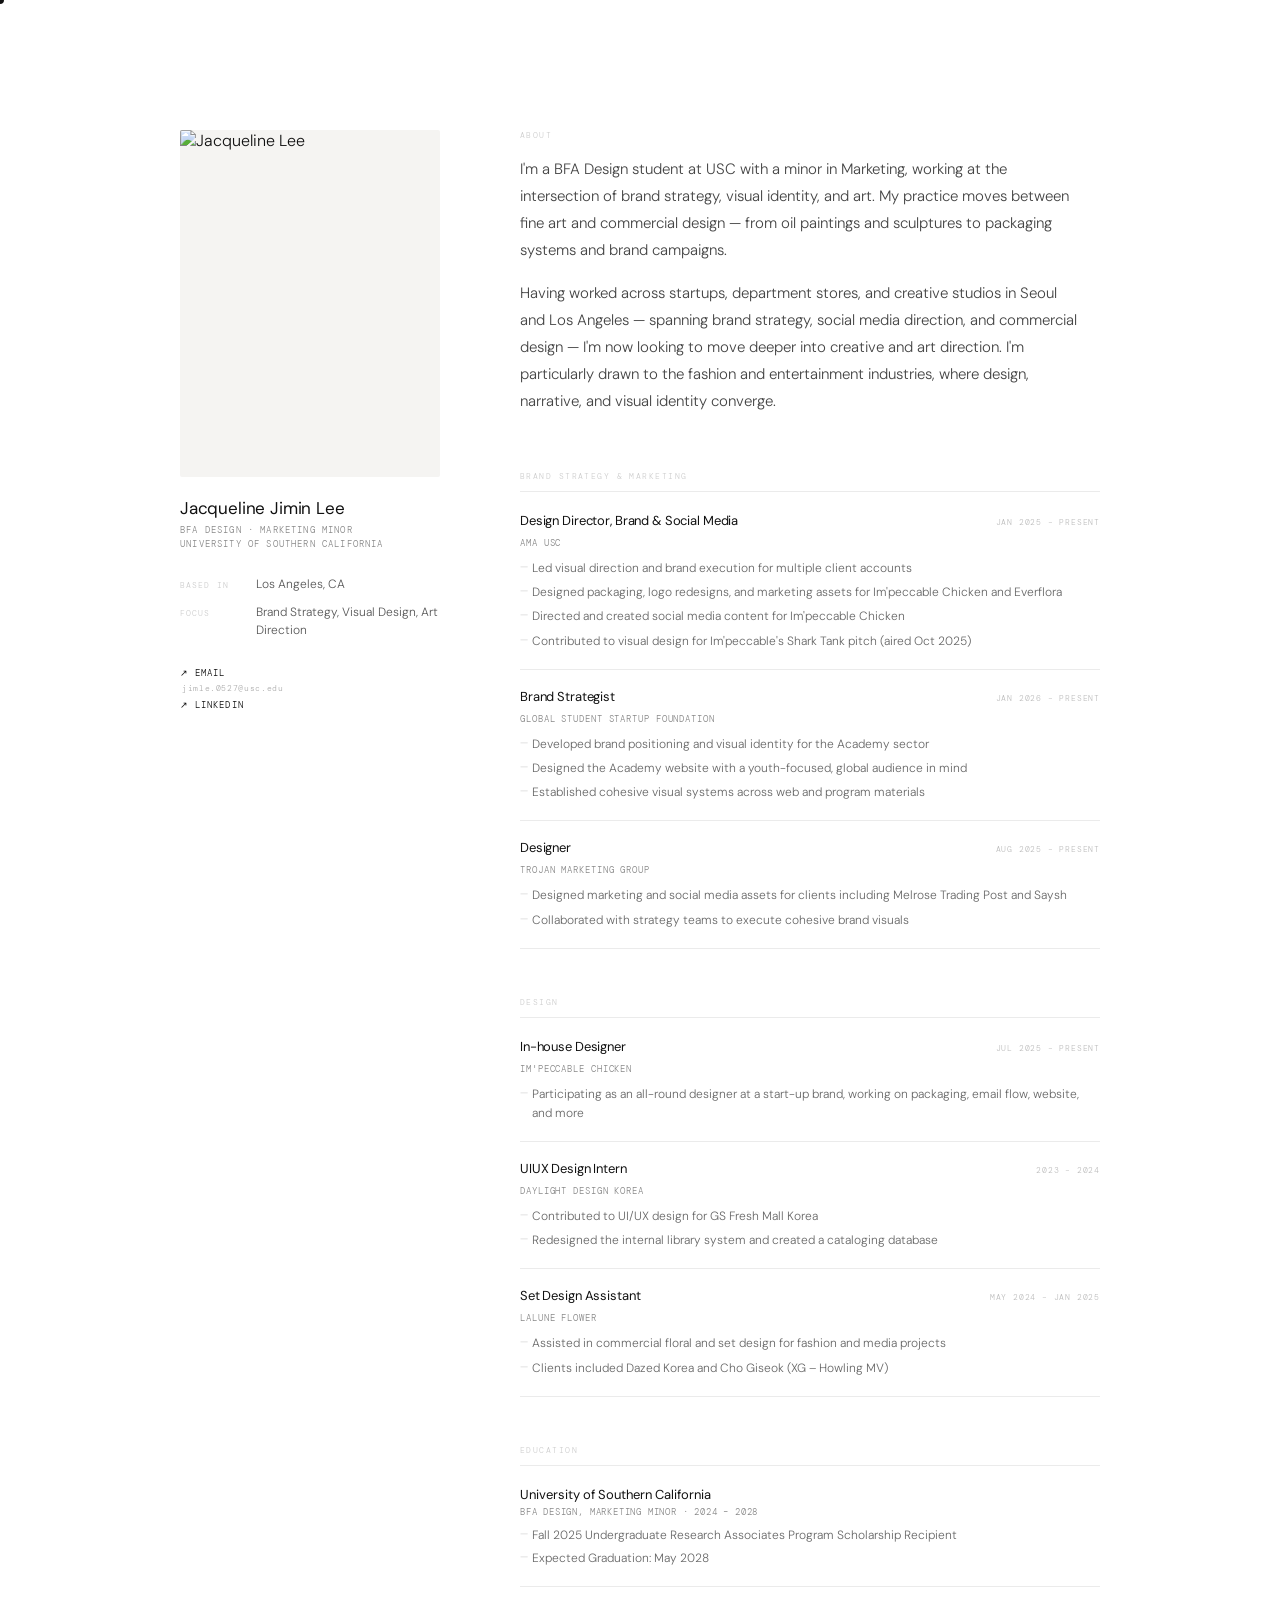
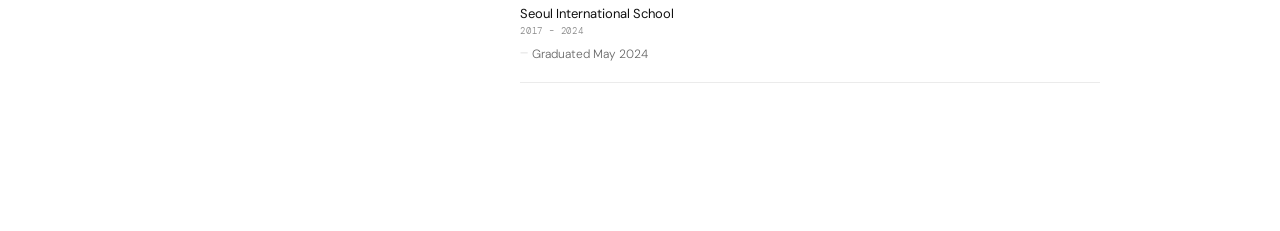
==== about.html @ b07a5f73 "Add files via upload" ====
<!DOCTYPE html>
<html lang="en">
<head>
<meta charset="UTF-8">
<meta name="viewport" content="width=device-width, initial-scale=1.0">
<title>About — Jacqueline Lee</title>
<link rel="preconnect" href="https://fonts.googleapis.com">
<link href="https://fonts.googleapis.com/css2?family=DM+Sans:ital,wght@0,300;0,400;0,500;1,300&family=DM+Mono:wght@300;400&display=swap" rel="stylesheet">
<style>
*, *::before, *::after { margin:0; padding:0; box-sizing:border-box; }
:root { --bg:#ffffff; --ink:#111; --muted:#888; --soft:#f5f4f2; --border:#ebebeb; }
html { scroll-behavior: smooth; }
body { background:var(--bg); color:var(--ink); font-family:'DM Sans',sans-serif; font-weight:300; cursor:none; min-height:100vh; }

#cur { position:fixed; width:8px; height:8px; background:var(--ink); border-radius:50%; pointer-events:none; z-index:999999; transform:translate(-50%,-50%); transition:width .18s,height .18s,background .18s; will-change:left,top; }
#cur.hov { width:26px; height:26px; background:transparent; border:1.5px solid var(--ink); }

.page { padding-top:58px; min-height:100vh; }

.about-wrap { max-width:1000px; width:100%; margin:0 auto; padding:72px 40px 100px; display:grid; grid-template-columns:260px 1fr; gap:80px; align-items:start; }

.about-left { position:sticky; top:80px; }

.photo-box { width:100%; aspect-ratio:3/4; background:var(--soft); border-radius:2px; display:flex; align-items:center; justify-content:center; overflow:hidden; margin-bottom:20px; }
.photo-placeholder { font-family:'DM Mono',monospace; font-size:9px; letter-spacing:.12em; color:#ccc; text-transform:uppercase; }

.left-name { font-family:'DM Sans',sans-serif; font-weight:400; font-size:17px; color:var(--ink); margin-bottom:4px; letter-spacing:-0.01em; }
.left-title { font-family:'DM Mono',monospace; font-size:9px; letter-spacing:.13em; text-transform:uppercase; color:var(--muted); margin-bottom:24px; line-height:1.6; }

.left-meta { display:flex; flex-direction:column; gap:10px; margin-bottom:28px; }
.meta-row { display:flex; gap:12px; align-items:baseline; }
.meta-label { font-family:'DM Mono',monospace; font-size:8px; letter-spacing:.14em; text-transform:uppercase; color:#ccc; min-width:64px; }
.meta-value { font-family:'DM Sans',sans-serif; font-size:12px; font-weight:300; color:#555; line-height:1.5; }

.left-links { display:flex; flex-direction:column; gap:6px; }
.left-link { font-family:'DM Mono',monospace; font-size:9px; letter-spacing:.12em; text-transform:uppercase; color:var(--ink); text-decoration:none; display:inline-flex; align-items:center; gap:6px; transition:opacity .2s; }
.left-link:hover { opacity:0.45; }
.left-link::before { content:'↗'; font-size:9px; }
.left-email { font-family:'DM Mono',monospace; font-size:8px; letter-spacing:.08em; color:#aaa; margin-top:-2px; margin-left:2px; }

.bio-label { font-family:'DM Mono',monospace; font-size:8px; letter-spacing:.18em; text-transform:uppercase; color:#ccc; margin-bottom:16px; }
.bio-text { font-size:15px; line-height:1.8; color:#444; margin-bottom:56px; max-width:560px; }
.bio-text p + p { margin-top:16px; }

.section { margin-bottom:48px; }
.section-label { font-family:'DM Mono',monospace; font-size:8px; letter-spacing:.18em; text-transform:uppercase; color:#ccc; margin-bottom:20px; padding-bottom:10px; border-bottom:1px solid var(--border); }

.entry { padding:18px 0; border-bottom:1px solid var(--border); }
.entry:first-of-type { padding-top:0; }
.entry-header { display:flex; justify-content:space-between; align-items:baseline; gap:16px; margin-bottom:8px; flex-wrap:wrap; }
.entry-role { font-family:'DM Sans',sans-serif; font-size:13px; font-weight:400; color:var(--ink); letter-spacing:-0.01em; }
.entry-date { font-family:'DM Mono',monospace; font-size:8px; letter-spacing:.1em; color:#bbb; white-space:nowrap; text-transform:uppercase; }
.entry-company { font-family:'DM Mono',monospace; font-size:9px; letter-spacing:.1em; color:var(--muted); text-transform:uppercase; margin-bottom:10px; }
.entry-bullets { list-style:none; display:flex; flex-direction:column; gap:5px; }
.entry-bullets li { font-size:12px; color:#666; line-height:1.6; padding-left:12px; position:relative; }
.entry-bullets li::before { content:'—'; position:absolute; left:0; color:#ccc; font-size:10px; }

.edu-entry { padding:18px 0; border-bottom:1px solid var(--border); }
.edu-entry:first-of-type { padding-top:0; }
.edu-school { font-family:'DM Sans',sans-serif; font-size:13px; font-weight:400; color:var(--ink); margin-bottom:3px; }
.edu-detail { font-family:'DM Mono',monospace; font-size:9px; letter-spacing:.09em; color:var(--muted); margin-bottom:8px; text-transform:uppercase; }
.edu-bullets { list-style:none; display:flex; flex-direction:column; gap:4px; }
.edu-bullets li { font-size:12px; color:#666; line-height:1.6; padding-left:12px; position:relative; }
.edu-bullets li::before { content:'—'; position:absolute; left:0; color:#ccc; font-size:10px; }

@keyframes fadeUp { from{opacity:0;transform:translateY(18px);}to{opacity:1;transform:translateY(0);} }
.about-left  { animation:fadeUp .7s ease both; }
.about-right { animation:fadeUp .7s .12s ease both; }

@media (max-width:720px) {
  .about-wrap { grid-template-columns:1fr; gap:40px; padding:40px 24px 80px; }
  .about-left { position:static; }
}
</style>
  <link rel="stylesheet" href="assets/css/nav.css">
</head>
<body>

<div id="cur"></div>

<div class="page">
  <div class="about-wrap">

    <!-- LEFT -->
    <div class="about-left">
      <div class="photo-box">
        <img src="assets/images/about/img-01.jpg" alt="Jacqueline Lee" style="width:100%;height:100%;object-fit:cover;object-position:center top;">
      </div>

      <p class="left-name">Jacqueline Jimin Lee</p>
      <p class="left-title">BFA Design · Marketing Minor<br>University of Southern California</p>

      <div class="left-meta">
        <div class="meta-row">
          <span class="meta-label">Based in</span>
          <span class="meta-value">Los Angeles, CA</span>
        </div>
        <div class="meta-row">
          <span class="meta-label">Focus</span>
          <span class="meta-value">Brand Strategy, Visual Design, Art Direction</span>
        </div>
      </div>

      <div class="left-links">
        <a href="mailto:jlee0792@usc.edu" class="left-link" target="_blank">Email</a>
        <span class="left-email">jimle.0527@usc.edu</span>
        <a href="https://www.linkedin.com/in/jacquelinejiminlee" class="left-link" target="_blank">LinkedIn</a>
      </div>
    </div>

    <!-- RIGHT -->
    <div class="about-right">

      <p class="bio-label">About</p>
      <div class="bio-text">
        <p>I'm a BFA Design student at USC with a minor in Marketing, working at the intersection of brand strategy, visual identity, and art. My practice moves between fine art and commercial design — from oil paintings and sculptures to packaging systems and brand campaigns.</p>
        <p>Having worked across startups, department stores, and creative studios in Seoul and Los Angeles — spanning brand strategy, social media direction, and commercial design — I'm now looking to move deeper into creative and art direction. I'm particularly drawn to the fashion and entertainment industries, where design, narrative, and visual identity converge.</p>
      </div>

      <!-- BRAND STRATEGY -->
      <div class="section">
        <p class="section-label">Brand Strategy & Marketing</p>

        <div class="entry">
          <div class="entry-header">
            <span class="entry-role">Design Director, Brand & Social Media</span>
            <span class="entry-date">Jan 2025 – Present</span>
          </div>
          <p class="entry-company">AMA USC</p>
          <ul class="entry-bullets">
            <li>Led visual direction and brand execution for multiple client accounts</li>
            <li>Designed packaging, logo redesigns, and marketing assets for Im'peccable Chicken and Everflora</li>
            <li>Directed and created social media content for Im'peccable Chicken</li>
            <li>Contributed to visual design for Im'peccable's Shark Tank pitch (aired Oct 2025)</li>
          </ul>
        </div>

        <div class="entry">
          <div class="entry-header">
            <span class="entry-role">Brand Strategist</span>
            <span class="entry-date">Jan 2026 – Present</span>
          </div>
          <p class="entry-company">Global Student Startup Foundation</p>
          <ul class="entry-bullets">
            <li>Developed brand positioning and visual identity for the Academy sector</li>
            <li>Designed the Academy website with a youth-focused, global audience in mind</li>
            <li>Established cohesive visual systems across web and program materials</li>
          </ul>
        </div>

        <div class="entry">
          <div class="entry-header">
            <span class="entry-role">Designer</span>
            <span class="entry-date">Aug 2025 – Present</span>
          </div>
          <p class="entry-company">Trojan Marketing Group</p>
          <ul class="entry-bullets">
            <li>Designed marketing and social media assets for clients including Melrose Trading Post and Saysh</li>
            <li>Collaborated with strategy teams to execute cohesive brand visuals</li>
          </ul>
        </div>
      </div>

      <!-- DESIGN -->
      <div class="section">
        <p class="section-label">Design</p>

        <div class="entry">
          <div class="entry-header">
            <span class="entry-role">In-house Designer</span>
            <span class="entry-date">Jul 2025 – Present</span>
          </div>
          <p class="entry-company">Im'peccable Chicken</p>
          <ul class="entry-bullets">
            <li>Participating as an all-round designer at a start-up brand, working on packaging, email flow, website, and more</li>
          </ul>
        </div>

        <div class="entry">
          <div class="entry-header">
            <span class="entry-role">UIUX Design Intern</span>
            <span class="entry-date">2023 – 2024</span>
          </div>
          <p class="entry-company">Daylight Design Korea</p>
          <ul class="entry-bullets">
            <li>Contributed to UI/UX design for GS Fresh Mall Korea</li>
            <li>Redesigned the internal library system and created a cataloging database</li>
          </ul>
        </div>

        <div class="entry">
          <div class="entry-header">
            <span class="entry-role">Set Design Assistant</span>
            <span class="entry-date">May 2024 – Jan 2025</span>
          </div>
          <p class="entry-company">Lalune Flower</p>
          <ul class="entry-bullets">
            <li>Assisted in commercial floral and set design for fashion and media projects</li>
            <li>Clients included Dazed Korea and Cho Giseok (XG – Howling MV)</li>
          </ul>
        </div>
      </div>

      <!-- EDUCATION -->
      <div class="section">
        <p class="section-label">Education</p>

        <div class="edu-entry">
          <p class="edu-school">University of Southern California</p>
          <p class="edu-detail">BFA Design, Marketing Minor · 2024 – 2028</p>
          <ul class="edu-bullets">
            <li>Fall 2025 Undergraduate Research Associates Program Scholarship Recipient</li>
            <li>Expected Graduation: May 2028</li>
          </ul>
        </div>

        <div class="edu-entry">
          <p class="edu-school">Seoul International School</p>
          <p class="edu-detail">2017 – 2024</p>
          <ul class="edu-bullets">
            <li>Graduated May 2024</li>
          </ul>
        </div>
      </div>

    </div>
  </div>
</div>

<script>
const cur = document.getElementById('cur');
document.addEventListener('mousemove', e => {
  cur.style.left = e.clientX + 'px';
  cur.style.top  = e.clientY + 'px';
});
document.querySelectorAll('a, button').forEach(el => {
  el.addEventListener('mouseenter', () => cur.classList.add('hov'));
  el.addEventListener('mouseleave', () => cur.classList.remove('hov'));
});
</script>

  <script src="assets/js/nav.js" defer></script>
</body>
</html>
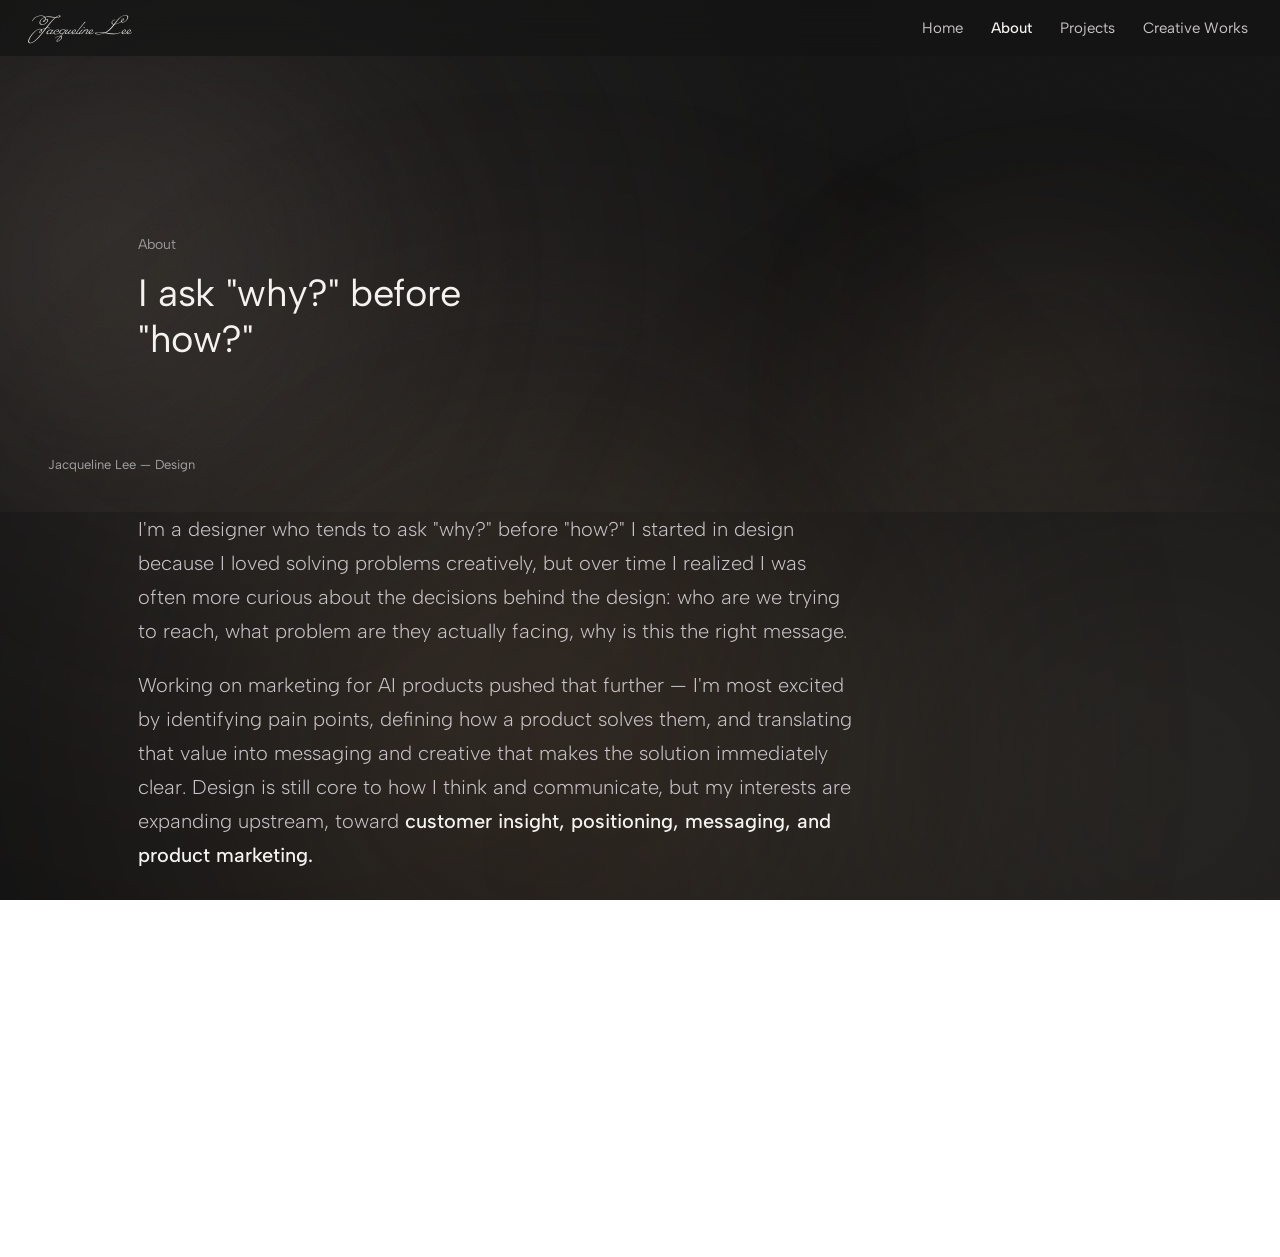
==== commit f4ddd2dc: "Update home, about, projects and case study pages; add Liner Co-Authored-By: Claude Opus 5.5 <norepl" ====
--- a/about.html
+++ b/about.html
@@ -1,244 +1,98 @@
 <!DOCTYPE html>
 <html lang="en">
 <head>
-<meta charset="UTF-8">
-<meta name="viewport" content="width=device-width, initial-scale=1.0">
+<meta charset="UTF-8" />
+<meta name="viewport" content="width=device-width, initial-scale=1.0" />
 <title>About — Jacqueline Lee</title>
-<link rel="preconnect" href="https://fonts.googleapis.com">
-<link href="https://fonts.googleapis.com/css2?family=DM+Sans:ital,wght@0,300;0,400;0,500;1,300&family=DM+Mono:wght@300;400&display=swap" rel="stylesheet">
+<link rel="stylesheet" href="design-system.css">
 <style>
-*, *::before, *::after { margin:0; padding:0; box-sizing:border-box; }
-:root { --bg:#ffffff; --ink:#111; --muted:#888; --soft:#f5f4f2; --border:#ebebeb; }
-html { scroll-behavior: smooth; }
-body { background:var(--bg); color:var(--ink); font-family:'DM Sans',sans-serif; font-weight:300; cursor:none; min-height:100vh; }
+  * { box-sizing: border-box; margin: 0; padding: 0; }
 
-#cur { position:fixed; width:8px; height:8px; background:var(--ink); border-radius:50%; pointer-events:none; z-index:999999; transform:translate(-50%,-50%); transition:width .18s,height .18s,background .18s; will-change:left,top; }
-#cur.hov { width:26px; height:26px; background:transparent; border:1.5px solid var(--ink); }
+  .about-hero {
+    padding: 180px 0 110px;
+    position: relative;
+  }
+  .about-hero .ds-headline { max-width: 16ch; margin-bottom: 40px; }
+  .about-index {
+    position: absolute;
+    left: 48px;
+    bottom: 40px;
+    font-size: 13px;
+    color: var(--gray-400);
+  }
 
-.page { padding-top:58px; min-height:100vh; }
+  .about-copy { padding: 0 0 72px; }
+  .about-lede {
+    font-weight: 300;
+    font-size: 20px;
+    line-height: 1.7;
+    color: var(--ink-inverse-soft);
+    max-width: 60ch;
+  }
+  .about-lede + .about-lede { margin-top: 20px; }
+  .about-lede b { font-weight: 500; color: var(--ink-inverse); }
 
-.about-wrap { max-width:1000px; width:100%; margin:0 auto; padding:72px 40px 100px; display:grid; grid-template-columns:260px 1fr; gap:80px; align-items:start; }
+  .about-essentials {
+    margin: 0 0 140px;
+    padding: 48px;
+    display: flex;
+    flex-wrap: wrap;
+    gap: 56px;
+  }
 
-.about-left { position:sticky; top:80px; }
-
-.photo-box { width:100%; aspect-ratio:3/4; background:var(--soft); border-radius:2px; display:flex; align-items:center; justify-content:center; overflow:hidden; margin-bottom:20px; }
-.photo-placeholder { font-family:'DM Mono',monospace; font-size:9px; letter-spacing:.12em; color:#ccc; text-transform:uppercase; }
-
-.left-name { font-family:'DM Sans',sans-serif; font-weight:400; font-size:17px; color:var(--ink); margin-bottom:4px; letter-spacing:-0.01em; }
-.left-title { font-family:'DM Mono',monospace; font-size:9px; letter-spacing:.13em; text-transform:uppercase; color:var(--muted); margin-bottom:24px; line-height:1.6; }
-
-.left-meta { display:flex; flex-direction:column; gap:10px; margin-bottom:28px; }
-.meta-row { display:flex; gap:12px; align-items:baseline; }
-.meta-label { font-family:'DM Mono',monospace; font-size:8px; letter-spacing:.14em; text-transform:uppercase; color:#ccc; min-width:64px; }
-.meta-value { font-family:'DM Sans',sans-serif; font-size:12px; font-weight:300; color:#555; line-height:1.5; }
-
-.left-links { display:flex; flex-direction:column; gap:6px; }
-.left-link { font-family:'DM Mono',monospace; font-size:9px; letter-spacing:.12em; text-transform:uppercase; color:var(--ink); text-decoration:none; display:inline-flex; align-items:center; gap:6px; transition:opacity .2s; }
-.left-link:hover { opacity:0.45; }
-.left-link::before { content:'↗'; font-size:9px; }
-.left-email { font-family:'DM Mono',monospace; font-size:8px; letter-spacing:.08em; color:#aaa; margin-top:-2px; margin-left:2px; }
-
-.bio-label { font-family:'DM Mono',monospace; font-size:8px; letter-spacing:.18em; text-transform:uppercase; color:#ccc; margin-bottom:16px; }
-.bio-text { font-size:15px; line-height:1.8; color:#444; margin-bottom:56px; max-width:560px; }
-.bio-text p + p { margin-top:16px; }
-
-.section { margin-bottom:48px; }
-.section-label { font-family:'DM Mono',monospace; font-size:8px; letter-spacing:.18em; text-transform:uppercase; color:#ccc; margin-bottom:20px; padding-bottom:10px; border-bottom:1px solid var(--border); }
-
-.entry { padding:18px 0; border-bottom:1px solid var(--border); }
-.entry:first-of-type { padding-top:0; }
-.entry-header { display:flex; justify-content:space-between; align-items:baseline; gap:16px; margin-bottom:8px; flex-wrap:wrap; }
-.entry-role { font-family:'DM Sans',sans-serif; font-size:13px; font-weight:400; color:var(--ink); letter-spacing:-0.01em; }
-.entry-date { font-family:'DM Mono',monospace; font-size:8px; letter-spacing:.1em; color:#bbb; white-space:nowrap; text-transform:uppercase; }
-.entry-company { font-family:'DM Mono',monospace; font-size:9px; letter-spacing:.1em; color:var(--muted); text-transform:uppercase; margin-bottom:10px; }
-.entry-bullets { list-style:none; display:flex; flex-direction:column; gap:5px; }
-.entry-bullets li { font-size:12px; color:#666; line-height:1.6; padding-left:12px; position:relative; }
-.entry-bullets li::before { content:'—'; position:absolute; left:0; color:#ccc; font-size:10px; }
-
-.edu-entry { padding:18px 0; border-bottom:1px solid var(--border); }
-.edu-entry:first-of-type { padding-top:0; }
-.edu-school { font-family:'DM Sans',sans-serif; font-size:13px; font-weight:400; color:var(--ink); margin-bottom:3px; }
-.edu-detail { font-family:'DM Mono',monospace; font-size:9px; letter-spacing:.09em; color:var(--muted); margin-bottom:8px; text-transform:uppercase; }
-.edu-bullets { list-style:none; display:flex; flex-direction:column; gap:4px; }
-.edu-bullets li { font-size:12px; color:#666; line-height:1.6; padding-left:12px; position:relative; }
-.edu-bullets li::before { content:'—'; position:absolute; left:0; color:#ccc; font-size:10px; }
-
-@keyframes fadeUp { from{opacity:0;transform:translateY(18px);}to{opacity:1;transform:translateY(0);} }
-.about-left  { animation:fadeUp .7s ease both; }
-.about-right { animation:fadeUp .7s .12s ease both; }
-
-@media (max-width:720px) {
-  .about-wrap { grid-template-columns:1fr; gap:40px; padding:40px 24px 80px; }
-  .about-left { position:static; }
-}
+  @media (max-width: 700px) {
+    .about-index { display: none; }
+  }
 </style>
-  <link rel="stylesheet" href="assets/css/nav.css">
+  <link rel="stylesheet" href="nav.css">
 </head>
 <body>
 
-<div id="cur"></div>
+<div class="ds-dark-page">
 
-<div class="page">
-  <div class="about-wrap">
+  <section class="about-hero hero-atmosphere">
+    <div class="mesh">
+      <div class="mesh-blob warmgray" style="width:48vw; height:48vw; top:-22%; left:-16%;"></div>
+      <div class="mesh-blob key" style="width:26vw; height:26vw; bottom:-10%; right:6%; opacity:0.22;"></div>
+    </div>
+    <div class="grain"></div>
+    <div class="ds-wrap">
+      <div class="ds-eyebrow" data-reveal>About</div>
+      <h1 class="ds-headline" data-reveal>I ask "why?" before "how?"</h1>
+    </div>
+    <div class="about-index">Jacqueline Lee — Design</div>
+  </section>
 
-    <!-- LEFT -->
-    <div class="about-left">
-      <div class="photo-box">
-        <img src="assets/images/about/img-01.jpg" alt="Jacqueline Lee" style="width:100%;height:100%;object-fit:cover;object-position:center top;">
+  <div class="ds-wrap">
+
+    <section class="about-copy">
+      <p class="about-lede" data-reveal>I'm a designer who tends to ask "why?" before "how?" I started in design because I loved solving problems creatively, but over time I realized I was often more curious about the decisions behind the design: who are we trying to reach, what problem are they actually facing, why is this the right message.</p>
+      <p class="about-lede" data-reveal>Working on marketing for AI products pushed that further — I'm most excited by identifying pain points, defining how a product solves them, and translating that value into messaging and creative that makes the solution immediately clear. Design is still core to how I think and communicate, but my interests are expanding upstream, toward <b>customer insight, positioning, messaging, and product marketing.</b></p>
+    </section>
+
+    <section class="about-essentials glass" data-reveal="fade">
+      <div class="ds-meta-col">
+        <div class="ds-meta-label">Education</div>
+        <div class="ds-meta-value">USC BFA Design + Marketing minor</div>
+        <div class="ds-meta-value" style="color: var(--ink-inverse-soft); font-size: 13px;">Expected May 2028</div>
       </div>
+      <div class="ds-meta-col">
+        <div class="ds-meta-label">Roles</div>
+        <div class="ds-meta-value">Design Director, AMA USC</div>
+        <div class="ds-meta-value">Product Designer</div>
+      </div>
+      <div class="ds-meta-col">
+        <div class="ds-meta-label">Contact</div>
+        <div class="ds-meta-value"><a href="mailto:jlee0792@usc.edu" style="color:inherit; text-decoration:none; border-bottom:1px solid var(--ink-inverse-soft);">jlee0792@usc.edu</a></div>
+      </div>
+    </section>
 
-      <p class="left-name">Jacqueline Jimin Lee</p>
-      <p class="left-title">BFA Design · Marketing Minor<br>University of Southern California</p>
-
-      <div class="left-meta">
-        <div class="meta-row">
-          <span class="meta-label">Based in</span>
-          <span class="meta-value">Los Angeles, CA</span>
-        </div>
-        <div class="meta-row">
-          <span class="meta-label">Focus</span>
-          <span class="meta-value">Brand Strategy, Visual Design, Art Direction</span>
-        </div>
-      </div>
-
-      <div class="left-links">
-        <a href="mailto:jlee0792@usc.edu" class="left-link" target="_blank">Email</a>
-        <span class="left-email">jimle.0527@usc.edu</span>
-        <a href="https://www.linkedin.com/in/jacquelinejiminlee" class="left-link" target="_blank">LinkedIn</a>
-      </div>
-    </div>
-
-    <!-- RIGHT -->
-    <div class="about-right">
-
-      <p class="bio-label">About</p>
-      <div class="bio-text">
-        <p>I'm a BFA Design student at USC with a minor in Marketing, working at the intersection of brand strategy, visual identity, and art. My practice moves between fine art and commercial design — from oil paintings and sculptures to packaging systems and brand campaigns.</p>
-        <p>Having worked across startups, department stores, and creative studios in Seoul and Los Angeles — spanning brand strategy, social media direction, and commercial design — I'm now looking to move deeper into creative and art direction. I'm particularly drawn to the fashion and entertainment industries, where design, narrative, and visual identity converge.</p>
-      </div>
-
-      <!-- BRAND STRATEGY -->
-      <div class="section">
-        <p class="section-label">Brand Strategy & Marketing</p>
-
-        <div class="entry">
-          <div class="entry-header">
-            <span class="entry-role">Design Director, Brand & Social Media</span>
-            <span class="entry-date">Jan 2025 – Present</span>
-          </div>
-          <p class="entry-company">AMA USC</p>
-          <ul class="entry-bullets">
-            <li>Led visual direction and brand execution for multiple client accounts</li>
-            <li>Designed packaging, logo redesigns, and marketing assets for Im'peccable Chicken and Everflora</li>
-            <li>Directed and created social media content for Im'peccable Chicken</li>
-            <li>Contributed to visual design for Im'peccable's Shark Tank pitch (aired Oct 2025)</li>
-          </ul>
-        </div>
-
-        <div class="entry">
-          <div class="entry-header">
-            <span class="entry-role">Brand Strategist</span>
-            <span class="entry-date">Jan 2026 – Present</span>
-          </div>
-          <p class="entry-company">Global Student Startup Foundation</p>
-          <ul class="entry-bullets">
-            <li>Developed brand positioning and visual identity for the Academy sector</li>
-            <li>Designed the Academy website with a youth-focused, global audience in mind</li>
-            <li>Established cohesive visual systems across web and program materials</li>
-          </ul>
-        </div>
-
-        <div class="entry">
-          <div class="entry-header">
-            <span class="entry-role">Designer</span>
-            <span class="entry-date">Aug 2025 – Present</span>
-          </div>
-          <p class="entry-company">Trojan Marketing Group</p>
-          <ul class="entry-bullets">
-            <li>Designed marketing and social media assets for clients including Melrose Trading Post and Saysh</li>
-            <li>Collaborated with strategy teams to execute cohesive brand visuals</li>
-          </ul>
-        </div>
-      </div>
-
-      <!-- DESIGN -->
-      <div class="section">
-        <p class="section-label">Design</p>
-
-        <div class="entry">
-          <div class="entry-header">
-            <span class="entry-role">In-house Designer</span>
-            <span class="entry-date">Jul 2025 – Present</span>
-          </div>
-          <p class="entry-company">Im'peccable Chicken</p>
-          <ul class="entry-bullets">
-            <li>Participating as an all-round designer at a start-up brand, working on packaging, email flow, website, and more</li>
-          </ul>
-        </div>
-
-        <div class="entry">
-          <div class="entry-header">
-            <span class="entry-role">UIUX Design Intern</span>
-            <span class="entry-date">2023 – 2024</span>
-          </div>
-          <p class="entry-company">Daylight Design Korea</p>
-          <ul class="entry-bullets">
-            <li>Contributed to UI/UX design for GS Fresh Mall Korea</li>
-            <li>Redesigned the internal library system and created a cataloging database</li>
-          </ul>
-        </div>
-
-        <div class="entry">
-          <div class="entry-header">
-            <span class="entry-role">Set Design Assistant</span>
-            <span class="entry-date">May 2024 – Jan 2025</span>
-          </div>
-          <p class="entry-company">Lalune Flower</p>
-          <ul class="entry-bullets">
-            <li>Assisted in commercial floral and set design for fashion and media projects</li>
-            <li>Clients included Dazed Korea and Cho Giseok (XG – Howling MV)</li>
-          </ul>
-        </div>
-      </div>
-
-      <!-- EDUCATION -->
-      <div class="section">
-        <p class="section-label">Education</p>
-
-        <div class="edu-entry">
-          <p class="edu-school">University of Southern California</p>
-          <p class="edu-detail">BFA Design, Marketing Minor · 2024 – 2028</p>
-          <ul class="edu-bullets">
-            <li>Fall 2025 Undergraduate Research Associates Program Scholarship Recipient</li>
-            <li>Expected Graduation: May 2028</li>
-          </ul>
-        </div>
-
-        <div class="edu-entry">
-          <p class="edu-school">Seoul International School</p>
-          <p class="edu-detail">2017 – 2024</p>
-          <ul class="edu-bullets">
-            <li>Graduated May 2024</li>
-          </ul>
-        </div>
-      </div>
-
-    </div>
   </div>
 </div>
 
-<script>
-const cur = document.getElementById('cur');
-document.addEventListener('mousemove', e => {
-  cur.style.left = e.clientX + 'px';
-  cur.style.top  = e.clientY + 'px';
-});
-document.querySelectorAll('a, button').forEach(el => {
-  el.addEventListener('mouseenter', () => cur.classList.add('hov'));
-  el.addEventListener('mouseleave', () => cur.classList.remove('hov'));
-});
-</script>
-
-  <script src="assets/js/nav.js" defer></script>
+  <script src="nav.js" defer></script>
+  <script src="ambient.js" defer></script>
+  <script src="parallax.js" defer></script>
+  <script src="reveal.js" defer></script>
 </body>
-</html>+</html>
--- a/design-system.css
+++ b/design-system.css
@@ -0,0 +1,530 @@
+/*
+  Shared design tokens for the site.
+  Colors are eyeballed from the moodboard (maroon / gray / charcoal / yellow) —
+  swap the hex values below if you have exact ones from Figma; every page
+  reads from these variables, so a swap here updates the whole site.
+*/
+@import url('https://fonts.googleapis.com/css2?family=Albert+Sans:ital,wght@0,300;0,400;0,500;0,600;0,700;1,400&family=Miss+Fajardose&family=Fraunces:ital,opsz,wght@0,9..144,400;1,9..144,400&display=swap');
+
+/* Cross-document view transitions — a smooth crossfade between page loads,
+   no JS required. No-ops gracefully in browsers that don't support it yet. */
+@view-transition {
+  navigation: auto;
+}
+
+:root {
+  /* maroon — primary / nav */
+  --maroon-900: #2E1224;
+  --maroon-700: #4B1D38;
+  --maroon-500: #7C3A63;
+  --maroon-300: #B98BA6;
+  --maroon-100: #ECD9E4;
+
+  /* charcoal — dark "title page" backgrounds */
+  --charcoal-900: #141414;
+  --charcoal-700: #2B2B2B;
+  --charcoal-500: #4F4F4F;
+
+  /* gray — light "detail page" backgrounds */
+  --gray-400: #9A9A9A;
+  --gray-300: #C7C7C4;
+  --gray-200: #E4E4E1;
+  --gray-100: #EFEFED;
+  --paper: #FAFAF8;
+
+  /* key accent — a quiet warm clay/sand, not a bright attention color.
+     Variable names kept as --yellow-* so every existing usage (buttons,
+     stat numbers, tags, links) updates from this one place. */
+  --yellow-500: #C89A73;
+  --yellow-300: #DBBFA0;
+  --yellow-100: #EFE3D4;
+
+  --ink: #141414;
+  --ink-soft: #4A4A4A;
+  --ink-inverse: #F5F3F0;
+  --ink-inverse-soft: #C9C3C7;
+
+  --font-ui: 'Albert Sans', -apple-system, BlinkMacSystemFont, 'Segoe UI', sans-serif;
+  --font-accent: 'Miss Fajardose', cursive;
+  --font-serif: 'Fraunces', Georgia, serif;
+}
+
+/* ============ shared building blocks for the new pages ============
+   (about / projects / marketing / branding-design / liner*)
+   Existing case-study pages — gssf, spendly, ic, artworks — keep their
+   own bespoke styling; these classes are for the newly designed pages. */
+
+.ds-dark-page {
+  background: var(--charcoal-900);
+  color: var(--ink-inverse);
+  font-family: var(--font-ui);
+  min-height: 100vh;
+}
+
+.ds-light-page {
+  background: var(--gray-100);
+  color: var(--ink);
+  font-family: var(--font-ui);
+  min-height: 100vh;
+}
+
+.ds-wrap {
+  max-width: 1100px;
+  margin: 0 auto;
+  padding: 0 48px;
+}
+
+.ds-eyebrow {
+  font-family: var(--font-ui);
+  font-weight: 400;
+  font-size: 14px;
+  color: var(--gray-400);
+  margin-bottom: 18px;
+}
+.ds-light-page .ds-eyebrow { color: var(--ink-soft); }
+
+.ds-headline {
+  font-family: var(--font-ui);
+  font-weight: 400;
+  letter-spacing: -0.01em;
+  line-height: 1.2;
+  font-size: clamp(26px, 3vw, 38px);
+  max-width: 22ch;
+}
+
+.ds-accent {
+  font-family: var(--font-accent);
+  font-weight: 400;
+}
+
+.ds-body {
+  font-weight: 300;
+  font-size: 17px;
+  line-height: 1.7;
+  color: var(--ink-soft);
+  max-width: 62ch;
+}
+.ds-dark-page .ds-body { color: var(--ink-inverse-soft); }
+
+.ds-body b, .ds-body strong {
+  font-weight: 500;
+  color: var(--ink);
+}
+.ds-dark-page .ds-body b, .ds-dark-page .ds-body strong { color: var(--ink-inverse); }
+
+.ds-meta-row {
+  display: flex;
+  flex-wrap: wrap;
+  gap: 48px;
+  margin-top: 56px;
+  padding-top: 32px;
+  border-top: 1px solid rgba(255,255,255,0.12);
+}
+.ds-light-page .ds-meta-row { border-top: 1px solid rgba(20,20,20,0.12); }
+
+.ds-meta-col { min-width: 140px; }
+.ds-meta-label {
+  font-size: 13px;
+  font-weight: 400;
+  color: var(--gray-400);
+  margin-bottom: 8px;
+}
+.ds-meta-value { font-size: 15px; font-weight: 400; line-height: 1.6; }
+.ds-meta-value + .ds-meta-value { margin-top: 4px; }
+
+.ds-callout {
+  display: flex;
+  gap: 12px;
+  align-items: flex-start;
+  font-size: 14px;
+  color: var(--ink-soft);
+  margin-top: 24px;
+}
+.ds-dark-page .ds-callout { color: var(--ink-inverse-soft); }
+.ds-callout .mark { color: var(--yellow-500); flex-shrink: 0; }
+
+.ds-card {
+  display: block;
+  text-decoration: none;
+  color: inherit;
+  padding: 40px;
+  border-radius: 4px;
+  transition: transform 0.25s ease, background 0.25s ease;
+}
+.ds-dark-page .ds-card { background: var(--charcoal-700); }
+.ds-dark-page .ds-card:hover { background: var(--maroon-700); transform: translateY(-2px); }
+.ds-light-page .ds-card { background: var(--paper); border: 1px solid var(--gray-200); }
+.ds-light-page .ds-card:hover { border-color: var(--maroon-500); transform: translateY(-2px); }
+
+.ds-card-eyebrow {
+  font-size: 13px;
+  font-weight: 500;
+  color: var(--maroon-300);
+  margin-bottom: 14px;
+}
+.ds-light-page .ds-card-eyebrow { color: var(--maroon-500); }
+
+.ds-card-title {
+  font-size: 26px;
+  font-weight: 500;
+  letter-spacing: -0.01em;
+  margin-bottom: 10px;
+}
+
+.ds-card-desc {
+  font-size: 14px;
+  font-weight: 300;
+  line-height: 1.6;
+  color: var(--ink-inverse-soft);
+}
+.ds-light-page .ds-card-desc { color: var(--ink-soft); }
+
+.ds-card-arrow {
+  display: inline-flex;
+  align-items: center;
+  gap: 6px;
+  margin-top: 20px;
+  font-size: 13px;
+  font-weight: 500;
+  color: var(--yellow-500);
+}
+
+/* ---------- BUTTONS ---------- */
+.btn {
+  display: inline-flex;
+  align-items: center;
+  gap: 8px;
+  font-family: var(--font-ui);
+  font-size: 14px;
+  font-weight: 500;
+  text-decoration: none;
+  border-radius: 100px;
+  padding: 12px 22px;
+  transition: background 0.2s ease, border-color 0.2s ease, color 0.2s ease, transform 0.2s ease;
+  cursor: pointer;
+  border: 1px solid transparent;
+}
+.btn svg { width: 15px; height: 15px; flex-shrink: 0; }
+
+.btn-primary {
+  background: var(--maroon-700);
+  color: var(--ink-inverse);
+  border-color: var(--maroon-500);
+}
+.btn-primary:hover { background: var(--maroon-500); transform: translateY(-1px); }
+
+.btn-ghost {
+  background: rgba(255,255,255,0.04);
+  color: var(--ink-inverse);
+  border-color: rgba(255,255,255,0.12);
+}
+.btn-ghost:hover { background: rgba(255,255,255,0.09); border-color: rgba(255,255,255,0.2); }
+.ds-light-page .btn-ghost, .cs-body .btn-ghost.on-light {
+  background: rgba(20,20,20,0.04); color: var(--ink); border-color: rgba(20,20,20,0.12);
+}
+
+.btn-accent {
+  background: var(--yellow-500);
+  color: var(--charcoal-900);
+  border-color: var(--yellow-500);
+}
+.btn-accent:hover { background: var(--yellow-300); transform: translateY(-1px); }
+
+.ds-placeholder {
+  border: 1px dashed var(--gray-300);
+  background: repeating-linear-gradient(
+    135deg, rgba(0,0,0,0.02), rgba(0,0,0,0.02) 10px, transparent 10px, transparent 20px
+  );
+  color: var(--gray-400);
+  font-size: 13px;
+  font-weight: 400;
+  text-align: center;
+  display: flex;
+  align-items: center;
+  justify-content: center;
+  min-height: 260px;
+  border-radius: 4px;
+  padding: 24px;
+}
+.ds-dark-page .ds-placeholder {
+  border-color: var(--charcoal-500);
+  background: repeating-linear-gradient(
+    135deg, rgba(255,255,255,0.03), rgba(255,255,255,0.03) 10px, transparent 10px, transparent 20px
+  );
+}
+
+.ds-section {
+  padding: 96px 0;
+  border-top: 1px solid rgba(20,20,20,0.1);
+}
+.ds-dark-page .ds-section { border-top: 1px solid rgba(255,255,255,0.1); }
+.ds-section:first-of-type { border-top: none; }
+
+/* ============================================================
+   GRADIENT MESH / GRAIN / GLASS — the new visual language
+   (soft blurred color blobs, frosted-glass panels, film grain)
+   ============================================================ */
+
+.mesh {
+  position: absolute;
+  inset: 0;
+  overflow: hidden;
+  z-index: 0;
+  pointer-events: none;
+}
+.mesh-blob {
+  position: absolute;
+  border-radius: 50%;
+  filter: blur(110px);
+  opacity: 0.34;
+  will-change: transform;
+  animation: meshDrift 22s ease-in-out infinite;
+}
+.mesh-blob:nth-child(2) { animation-duration: 28s; animation-direction: reverse; }
+.mesh-blob:nth-child(3) { animation-duration: 34s; }
+
+.mesh-blob.maroon { background: radial-gradient(circle, var(--maroon-500), transparent 70%); }
+.mesh-blob.yellow { background: radial-gradient(circle, var(--yellow-500), transparent 70%); }
+.mesh-blob.rose   { background: radial-gradient(circle, #C97A8F, transparent 70%); }
+.mesh-blob.teal   { background: radial-gradient(circle, #4E7C74, transparent 70%); }
+.mesh-blob.blue   { background: radial-gradient(circle, #242EC0, transparent 70%); }
+.mesh-blob.acid   { background: radial-gradient(circle, #9FCF2E, transparent 70%); }
+.mesh-blob.violet { background: radial-gradient(circle, #5D03E5, transparent 70%); }
+.mesh-blob.orange { background: radial-gradient(circle, #FF4A1C, transparent 70%); }
+.mesh-blob.terracotta { background: radial-gradient(circle, #C6603D, transparent 70%); }
+.mesh-blob.sage   { background: radial-gradient(circle, #7A9B6E, transparent 70%); }
+.mesh-blob.gold   { background: radial-gradient(circle, #D4A94E, transparent 70%); }
+.mesh-blob.plum   { background: radial-gradient(circle, #6B3552, transparent 70%); }
+
+/* neutral washes — desaturated, for the quiet Doity-style page-wide glow.
+   Reach for these instead of the saturated hues above for anything that
+   isn't a specific project's own brand color. */
+.mesh-blob.warmgray { background: radial-gradient(circle, #6b6058, transparent 70%); }
+.mesh-blob.navy   { background: radial-gradient(circle, #3b3f8a, transparent 70%); }
+.mesh-blob.coolgray { background: radial-gradient(circle, #575f66, transparent 70%); }
+.mesh-blob.stone    { background: radial-gradient(circle, #8a7f6e, transparent 70%); }
+.mesh-blob.key      { background: radial-gradient(circle, var(--yellow-500), transparent 70%); }
+
+/* ---------- PAGE-WIDE AMBIENT (ambient.js) ----------
+   A fixed, page-spanning glow behind everything, so a page never transitions
+   from "glowing hero" to "flat black" — the mood continues for the whole
+   scroll. z-index:-1 keeps it behind all normal content without needing to
+   touch every content wrapper (fixed positioning is viewport-relative, so it
+   covers the full page regardless of scroll or document height). */
+.page-ambient {
+  position: fixed;
+  inset: 0;
+  z-index: -1;
+  overflow: hidden;
+  pointer-events: none;
+  background: var(--charcoal-900);
+}
+/* .ds-dark-page / .cs-body normally paint their own opaque background as
+   ordinary in-flow content, which sits ABOVE a z-index:-1 sibling in paint
+   order — an opaque box hides whatever is behind it regardless of z-index.
+   When ambient.js is active it adds body.has-ambient, and the base dark
+   color moves onto .page-ambient itself instead, so these become transparent
+   and the glow actually shows through. */
+body.has-ambient.cs-body,
+body.has-ambient .ds-dark-page {
+  background: transparent;
+}
+.page-ambient .mesh-blob { opacity: 0.24; filter: blur(140px); animation-duration: 46s; }
+.page-ambient .mesh-blob:nth-child(2) { animation-duration: 58s; }
+.page-ambient .mesh-blob:nth-child(3) { animation-duration: 38s; }
+.page-ambient .grain { opacity: 0.22; }
+
+@keyframes meshDrift {
+  0%, 100% { transform: translate(0, 0) scale(1); }
+  33% { transform: translate(4%, 6%) scale(1.08); }
+  66% { transform: translate(-5%, -3%) scale(0.95); }
+}
+
+@media (prefers-reduced-motion: reduce) {
+  .mesh-blob { animation: none; }
+}
+
+.grain {
+  position: absolute;
+  inset: 0;
+  z-index: 1;
+  pointer-events: none;
+  opacity: 0.5;
+  mix-blend-mode: overlay;
+  background-image: url("data:image/svg+xml;utf8,<svg xmlns='http://www.w3.org/2000/svg' width='120' height='120'><filter id='n'><feTurbulence type='fractalNoise' baseFrequency='0.9' numOctaves='2' stitchTiles='stitch'/><feColorMatrix type='saturate' values='0'/></filter><rect width='100%25' height='100%25' filter='url(%23n)' opacity='0.5'/></svg>");
+}
+
+.hero-atmosphere {
+  position: relative;
+  overflow: hidden;
+}
+.hero-atmosphere > .cs-wrap,
+.hero-atmosphere > .ds-wrap,
+.atmosphere-content {
+  position: relative;
+  z-index: 2;
+}
+
+/* frosted-glass surfaces */
+.glass {
+  background: rgba(255, 255, 255, 0.055);
+  backdrop-filter: blur(24px);
+  -webkit-backdrop-filter: blur(24px);
+  border: 1px solid rgba(255, 255, 255, 0.12);
+  border-radius: 20px;
+}
+.glass-light {
+  background: rgba(255, 255, 255, 0.5);
+  backdrop-filter: blur(24px);
+  -webkit-backdrop-filter: blur(24px);
+  border: 1px solid rgba(20, 20, 20, 0.08);
+  border-radius: 20px;
+}
+
+.glass-nav {
+  background: rgba(30, 18, 24, 0.45) !important;
+  backdrop-filter: blur(20px);
+  -webkit-backdrop-filter: blur(20px);
+}
+
+/* floating micro-badge (small pill label that drifts gently) */
+.float-badge {
+  position: absolute;
+  display: inline-flex;
+  align-items: center;
+  gap: 8px;
+  padding: 8px 14px;
+  border-radius: 100px;
+  font-size: 12px;
+  font-weight: 500;
+  color: var(--ink-inverse);
+  background: rgba(255, 255, 255, 0.08);
+  backdrop-filter: blur(16px);
+  -webkit-backdrop-filter: blur(16px);
+  border: 1px solid rgba(255, 255, 255, 0.14);
+  box-shadow: 0 8px 24px rgba(0, 0, 0, 0.25);
+  animation: floatY 6s ease-in-out infinite;
+  z-index: 3;
+}
+.float-badge.d2 { animation-delay: -2.2s; }
+.float-badge.d3 { animation-delay: -4.4s; }
+
+@keyframes floatY {
+  0%, 100% { transform: translateY(0); }
+  50% { transform: translateY(-10px); }
+}
+@media (prefers-reduced-motion: reduce) {
+  .float-badge { animation: none; }
+}
+
+/* ---------- SCROLL REVEAL (reveal.js) ---------- */
+[data-reveal] {
+  opacity: 0;
+  transform: translateY(28px);
+  transition: opacity 0.7s cubic-bezier(0.2, 0.7, 0.2, 1), transform 0.7s cubic-bezier(0.2, 0.7, 0.2, 1);
+}
+[data-reveal].in { opacity: 1; transform: translateY(0); }
+[data-reveal="fade"] { transform: none; }
+[data-reveal="left"] { transform: translateX(-28px); }
+[data-reveal="left"].in { transform: translateX(0); }
+[data-reveal="right"] { transform: translateX(28px); }
+[data-reveal="right"].in { transform: translateX(0); }
+[data-reveal="scale"] { transform: scale(0.94); }
+[data-reveal="scale"].in { transform: scale(1); }
+
+@media (prefers-reduced-motion: reduce) {
+  [data-reveal] { opacity: 1; transform: none; transition: none; }
+}
+
+/* ============================================================
+   MORE GLASS — buttons, meta panels, tags
+   ============================================================ */
+
+.btn-glass {
+  background: rgba(255, 255, 255, 0.08);
+  backdrop-filter: blur(18px) saturate(1.3);
+  -webkit-backdrop-filter: blur(18px) saturate(1.3);
+  color: var(--ink-inverse);
+  border-color: rgba(255, 255, 255, 0.18);
+}
+.btn-glass:hover { background: rgba(255, 255, 255, 0.14); transform: translateY(-1px); }
+
+.glass-tag {
+  background: rgba(255, 255, 255, 0.07);
+  backdrop-filter: blur(14px);
+  -webkit-backdrop-filter: blur(14px);
+  border: 1px solid rgba(255, 255, 255, 0.14);
+}
+
+/* ============================================================
+   STRUCTURAL VARIETY — pull-quote, stat banner, split section
+   Drop these into a case study between the usual eyebrow/headline
+   sections to break the repeating rhythm.
+   ============================================================ */
+
+.cs-quote {
+  padding: 96px 0;
+  text-align: center;
+}
+.cs-quote-mark {
+  font-family: var(--font-serif);
+  font-size: 64px;
+  color: var(--yellow-500);
+  line-height: 1;
+  margin-bottom: 8px;
+}
+.cs-quote-text {
+  font-family: var(--font-serif);
+  font-style: italic;
+  font-weight: 400;
+  font-size: clamp(24px, 3.4vw, 40px);
+  line-height: 1.4;
+  max-width: 20ch;
+  margin: 0 auto 24px;
+}
+.cs-quote-attr {
+  font-size: 14px;
+  color: var(--gray-400);
+}
+
+.cs-stat-banner {
+  padding: 96px 48px;
+  border-radius: 24px;
+  display: grid;
+  grid-template-columns: repeat(auto-fit, minmax(160px, 1fr));
+  gap: 40px;
+  text-align: center;
+  position: relative;
+  overflow: hidden;
+}
+.cs-stat-banner .cs-outcome-num { font-size: clamp(48px, 6vw, 76px); }
+.cs-stat-banner .cs-outcome-label { font-size: 15px; }
+
+.cs-split {
+  display: grid;
+  grid-template-columns: 0.9fr 1.1fr;
+  gap: 56px;
+  align-items: center;
+  padding: 88px 0;
+}
+.cs-split.reverse { direction: rtl; }
+.cs-split.reverse > * { direction: ltr; }
+.cs-split-media { border-radius: 16px; overflow: hidden; }
+.cs-split-media img { width: 100%; display: block; }
+
+@media (max-width: 780px) {
+  .cs-split { grid-template-columns: 1fr; }
+  .cs-split.reverse { direction: ltr; }
+  .cs-stat-banner { padding: 64px 28px; }
+}
+
+/* ============================================================
+   SCROLL PARALLAX (parallax.js) — mesh blobs drift with scroll
+   ============================================================ */
+[data-parallax] { will-change: transform; }
+
+/* A min-height combined with an inline aspect-ratio forces a minimum *width*
+   (e.g. 260px tall at 16/10 = 416px wide), which overflowed phones. Let the
+   aspect ratio alone size those placeholders, and let grid cells shrink. */
+.ds-placeholder[style*="aspect-ratio"] { min-height: 0; }
+.cs-grid-2 > * { min-width: 0; }
--- a/nav.css
+++ b/nav.css
@@ -0,0 +1,74 @@
+@import url('https://fonts.googleapis.com/css2?family=Miss+Fajardose&family=Albert+Sans:wght@400;500&display=swap');
+
+.site-nav {
+  position: fixed;
+  top: 0;
+  left: 0;
+  right: 0;
+  height: 56px;
+  z-index: 100000;
+  display: flex;
+  align-items: center;
+  justify-content: space-between;
+  gap: 12px;
+  padding: 0 32px;
+  background: rgba(20, 20, 20, 0.45); /* neutral charcoal glass */
+  backdrop-filter: blur(20px) saturate(1.2);
+  -webkit-backdrop-filter: blur(20px) saturate(1.2);
+  box-sizing: border-box;
+  transition: background 0.3s ease;
+  overflow: hidden;
+}
+
+.site-nav-logo {
+  font-family: 'Miss Fajardose', cursive;
+  font-size: 26px;
+  color: #F5F3F0;
+  text-decoration: none;
+  line-height: 1;
+  white-space: nowrap;
+  flex-shrink: 0;
+}
+
+.site-nav-links {
+  display: flex;
+  gap: 28px;
+  overflow-x: auto;
+  scrollbar-width: none;
+  white-space: nowrap;
+}
+.site-nav-links::-webkit-scrollbar { display: none; }
+
+.site-nav-link {
+  font-family: 'Albert Sans', ui-sans-serif, sans-serif;
+  font-weight: 400;
+  font-size: 15px;
+  color: #C9C3C7;
+  text-decoration: none;
+  transition: color 0.2s;
+  white-space: nowrap;
+  flex-shrink: 0;
+}
+
+.site-nav-link:hover {
+  color: #F5F3F0;
+}
+.site-nav-link.is-current {
+  color: #F5F3F0;
+  font-weight: 500;
+}
+
+body:not(.overlay-nav) {
+  padding-top: 56px !important;
+}
+
+body.overlay-nav .site-nav {
+  background: rgba(20, 20, 20, 0.32);
+}
+
+@media (max-width: 560px) {
+  .site-nav { padding: 0 16px; gap: 8px; }
+  .site-nav-links { gap: 14px; }
+  .site-nav-link { font-size: 13px; }
+  .site-nav-logo { font-size: 20px; }
+}
